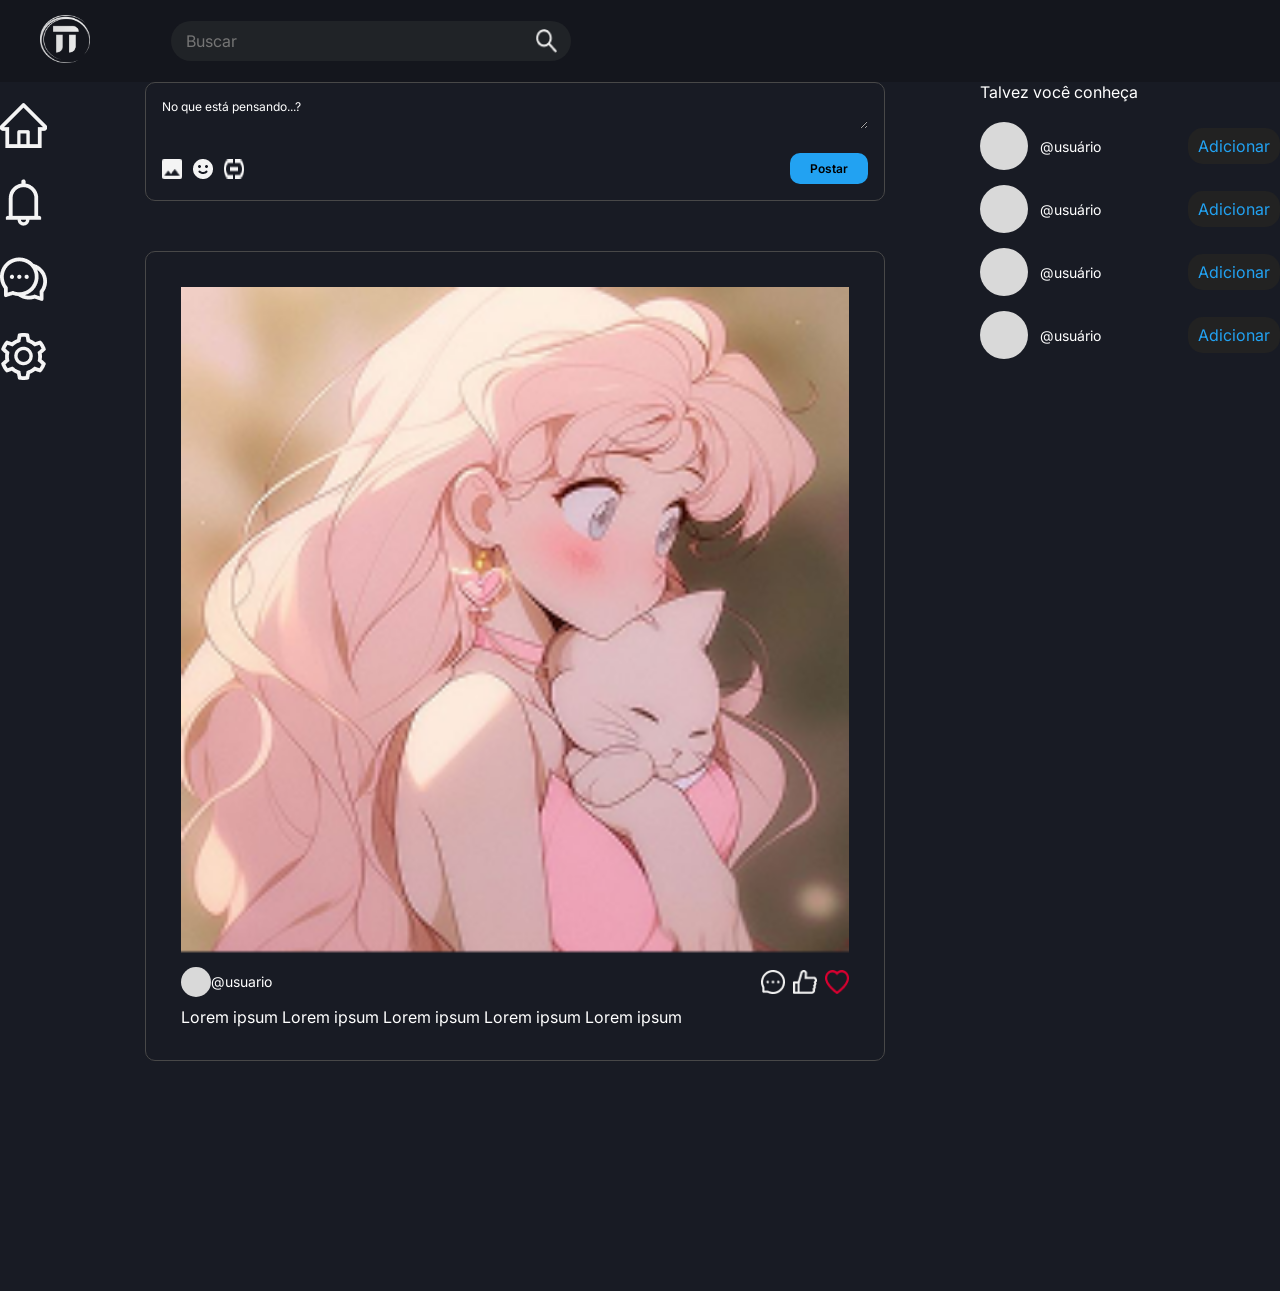
==== index.html @ 9604d22b "Refactor: mudança de nome de "Home" para "index" e conecção das paginas" ====
<!DOCTYPE html>
<html lang="pt-br">

<head>
    <meta charset="UTF-8">
    <meta name="viewport" content="width=device-width, initial-scale=1.0">

    <link rel="preconnect" href="https://fonts.googleapis.com">
    <link rel="preconnect" href="https://fonts.gstatic.com" crossorigin>
    <link
        href="https://fonts.googleapis.com/css2?family=Inter:ital,opsz,wght@0,14..32,100..900;1,14..32,100..900&display=swap"
        rel="stylesheet">

    <link rel="icon" type="image/png" href="Imagens/ejcmLogo.png" />

    <title>Home</title>

    <link rel="stylesheet" href="index.css">
</head>

<body>
    <header class="header">
        <div class="logo">
            <img src="Imagens/Logo TT.png" alt="Logo do TTwitter">
        </div>

        <div class="barraDeBusca">
            <input id="pesquisa" name="pesquisa" type="search" placeholder="Buscar" aria-label="Barra de busca do TTwiter">
            <img src="Imagens/lupaIcon.png" class="lupaIcon" alt="Icone de pesquisa">
        </div>
    </header>

    <main class="feedContainer">
        <section class="recomendados">
            <h2>Talvez você conheça</h2>

            <ul class="listaPerfis">
                <li class="itemListaPerfil">
                    <div class="fotoPerfil"></div>
                    <p class="nomeUsuario">@usuário</p>
                    <p class="invite">Adicionar</p>
                </li>
                <li class="itemListaPerfil">
                    <div class="fotoPerfil"></div>
                    <p class="nomeUsuario">@usuário</p>
                    <p class="invite">Adicionar</p>
                </li>
                <li class="itemListaPerfil">
                    <div class="fotoPerfil"></div>
                    <p class="nomeUsuario">@usuário</p>
                    <p class="invite">Adicionar</p>
                </li>
                <li class="itemListaPerfil">
                    <div class="fotoPerfil"></div>
                    <p class="nomeUsuario">@usuário</p>
                    <button type="button" class="invite">Adicionar</button>
                </li>
            </ul>
        </section>

        <section class="criarPublicacao">
            <div class="publicacaoContainer">
                <form>
                    <textarea name="textoPublicacao" id="textoPublicacao"
                        placeholder="No que está pensando...?"></textarea>
                    <div class="inferiorPublicacao">
                        <div class="iconesPublicacao">
                            <img src="Imagens/pictureIcon.png" alt="Adicionar imagem">
                            <img src="Imagens/carinhaIcon.png" alt="Adicionar emoji">
                            <img src="Imagens/linkIcon.png" alt="Adicionar link">
                        </div>
                        <button class="botaoPostar">Postar</button>
                    </div>
                </form>
            </div>
        </section>


        <section class="feed">
            <article class="publicacaoImageContainer">
                <div class="imagePostContainer">
                    <img class="imagePost" src="Imagens/imagemPost.png" alt="Post no feed da Home">
                </div>

                <div class="descricaoPost">
                    <div class="descricaoUsuario">
                        <div class="fotoPerfilPequena"></div>
                        <p class="nomeUsuario">@usuario</p>
                    </div>

                    <div class="interacoes">
                        <img src="Imagens/comentarIcon.png" alt="Comentar">
                        <img src="Imagens/likeIcon.png" alt="Curtir">
                        <img src="Imagens/ameiIcon.png" alt="Amar">
                    </div>
                </div>

                <div class="textoPost">
                    <p>Lorem ipsum Lorem ipsum Lorem ipsum Lorem ipsum Lorem ipsum</p>
                </div>
            </article>
        </section>
    </main>

    <nav class="menuNavegacao" aria-label="Navegação Principal">
        <ul class="listaMenu">
            <li>
                <a href="index.html">
                    <img src="Imagens/homeLogo.png" alt="Tela inicial">
                </a>
            </li>
            <li>
                <a href="">
                    <img src="Imagens/notificacoesIcon.png" alt="Ver Notificações">
                </a>
            </li>
            <li>
                <a href="">
                    <img src="Imagens/mensagemIcon.png" alt="Ver Mensagens">
                </a>
            </li>
            <li>
                <a href="">
                    <img src="Imagens/configuracoesIcon.png" alt="Ver Configurações">
                </a>
            </li>
        </ul>
    </nav>
</body>

</html>
---- index.css ----
/* Versão mobile */

* {
    margin: 0;
    padding: 0;
    box-sizing: border-box;
    font-family: Inter; 
}

body {
    background-color: #181B24;
    display: flex;
    flex-direction: column;
    height: 100vh;
    min-height: 100vh;
    padding-bottom: 80px;
}

/* Header*/

input:focus, textarea:focus {
    outline: none;
}

.header {
    background-color: #14161D; 
    padding: 15px; 
    
    display: flex; 
    justify-content: space-between; 
    align-items: center; 
    
    position: sticky; 
    top: 0;
    z-index: 100; 
}

.logo img {
    height: 48px; 
    width: 50px; 
}

.barraDeBusca {
    position: relative; 
    width: 80%;
    max-width: 400px;
}

input {
    width: 100%;
    background-color: #202327;
    color: white;
    border: none;
    border-radius: 25px; 
    padding: 10px 15px;
    padding-right: 40px; 
    font-size: 16px;
}

.lupaIcon {
    position: absolute; 
    right: 12px; 
    top: 50%; 
    transform: translateY(-50%);
    width: 24px;
}

/* sessão de recomendados*/

.recomendados {
    padding: 20px 20px 10px 20px; 
    width: 100%;
}

.recomendados h2 {
    font-size: 24px; 
    color: #FFFFFF;
    margin-bottom: 12px; 
    font-weight: 400; 
}

.listaPerfis {
    display: flex;
    gap: 20px; 
    list-style: none; 
    overflow-x: auto; 
}

.itemListaPerfil {
    display: flex;
    flex-direction: column; 
    align-items: center; 
    min-width: 60px; 
}

.fotoPerfil {
    width: 50px;
    height: 50px;
    background-color: #D9D9D9; 
    border-radius: 50%; 
    margin-bottom: 9px;
}

.nomeUsuario {
    font-size: 14px;
    color: #FFFFFF;
    font-weight: 400;
}

/* sessão de publicação */

.publicacaoContainer {
    background-color: #181B24;
    border-radius: 10px;   
    padding: 16px;  
    margin-bottom: 20px;       
    border: 1px solid #484848;
    width: 85%;
    
}

.criarPublicacao{
    display: flex;
    justify-content: center;
    align-items: center;
}

.criarPublicacao textarea {
    width: 100%;
    background: transparent;   
    border: none;             
    color: #FFFFFF;          
    font-size: 12px;                      
    font-family: Inter;
    font-weight: 400;
    margin-bottom: 20px;      
}

.criarPublicacao ::placeholder {
    color: #FFFFFF;
}

.inferiorPublicacao {
    display: flex;
    justify-content: space-between; 
    align-items: center;           
}

.iconesPublicacao {
    display: flex;
    gap: 11px; 
}

.iconesPublicacao img {
    width: 20px;  
    height: 20px;
    cursor: pointer;
}

.iconesPublicacao img:hover {
    opacity: 1; 
}

.botaoPostar {
    background-color: #22A2F2; 
    color: black;
    border: none;
    border-radius: 10px; 
    padding: 8px 20px;
    font-weight: 600;  
    font-size: 12px;
    cursor: pointer;
    transition: background-color 0.2s;
}

.botaoPostar:hover {
    background-color: #1A8CD8; 
}

/* sessão post */

.feed {
    display: flex;
    align-items: center;
    justify-content: center;
}

.publicacaoImageContainer {
    background-color: #181B24;
    border-radius: 10px;   
    padding: 35px;  
    margin-bottom: 20px;       
    border: 1px solid #484848;
    width: 85%;
}

.imagePostContainer {
    width: 100%;
    margin-bottom: 12px;
}

.imagePost {
    width: 100%;       
    height: auto;     
    display: block;    
    object-fit: cover,
}

.descricaoPost {
    display: flex;
    justify-content: space-between;
    align-items: center;
    margin-bottom: 12px; 
}

.descricaoUsuario {
    display: flex;
    align-items: center;
    font-size: 14px;
    font-weight: 400;
}

.fotoPerfilPequena {
    width: 30px;
    height: 30px;
    background-color: #D9D9D9;
    border-radius: 50%;
}

.interacoes {
    display: flex;
    gap: 8px;
}

.interacoes img {
    width: 24px;
    height: 24px;
    cursor: pointer;
}

.textoPost {
    font-size: 16px;
    color: #FFFFFF;
    line-height: 100%;
    font-weight: 400;
}

/* sessão da Nav */

.menuNavegacao {
    background-color: #14161D; 
    
    position: fixed; 
    bottom: 0;    
    left: 0;
    width: 100%;
    height: 60px;  
    
    z-index: 1000;
    
    display: flex;
    justify-content: center;
    align-items: center;
}

.listaMenu {
    list-style: none;
    display: flex;
    justify-content: center;
    width: 100%;
    max-width: 400px; 
    padding: 0;
    gap: 24px;
}

.listaMenu img {
    width: 47px;
    height: 47px;
    display: block;
    transition: transform 0.2s;
}

.listaMenu img:hover {
    transform: translateY(-3px); 
    opacity: 0.8;
}

/* Media query para transformar o mobile em desktop */


@media (min-width: 1024px) {
    body {
        display: grid;
       
        grid-template-columns: 80px 1fr 350px; 
        grid-template-areas: 
            "header header header"
            "nav main main";
            
        max-width: 1280px; 
        margin: 0 auto;   
        padding-bottom: 0; 
    }

    .header {
        grid-area: header;
        position: sticky; 
        justify-content: flex-start;
        gap: 81px;
        padding: 15px 40px;
    }

    .barraDeBusca {
        flex: 1;     
        width: auto;
    }

    .barraDeBusca input{
        width: 100%;
    }

    .menuNavegacao {
        grid-area: nav;
        position: sticky; 
        top: 80px;     
        height: fit-content;
        width: 100%;
        padding-top: 20px;
        background-color: transparent;
    }

    .feedContainer {
        grid-area: main;
        display: grid;
        grid-template-columns: 1fr 300px; 
        gap: 30px;
        align-items: start; 
    }

    .listaMenu {
        flex-direction: column;
        gap: 30px; 
    }

    .recomendados {
        grid-column: 2; 
        grid-row: 1 / 10;
        
        background-color: transparent;
        padding: 0;
    }

    .invite{
        color: #22A2F2;
        font-weight: 400;
        font-size: 16px;
        line-height: 100%;
        background-color: #222222;
        border-radius: 15px;
        padding: 10px;
        border: none;
    }

    .invite:hover {
        opacity: 0.8;
        cursor: pointer;
    }

    .criarPublicacao, .feed {
        grid-column: 1; 
    }

    .recomendados h2 {
        font-size: 16px;
        margin-bottom: 20px;
    }

    .listaPerfis {
        flex-direction: column;
        gap: 15px;
        overflow: visible;
    }

    .itemListaPerfil {
        flex-direction: row; 
        align-items: center;
        width: 100%;
        justify-content: space-between; 
    }

    .fotoPerfil {
        width: 48px;
        height: 48px;
        margin-bottom: 0; 
        margin-right: 12px; 
    }

    .nomeUsuario {
        font-size: 14px;
        margin-right: auto;
    }

}
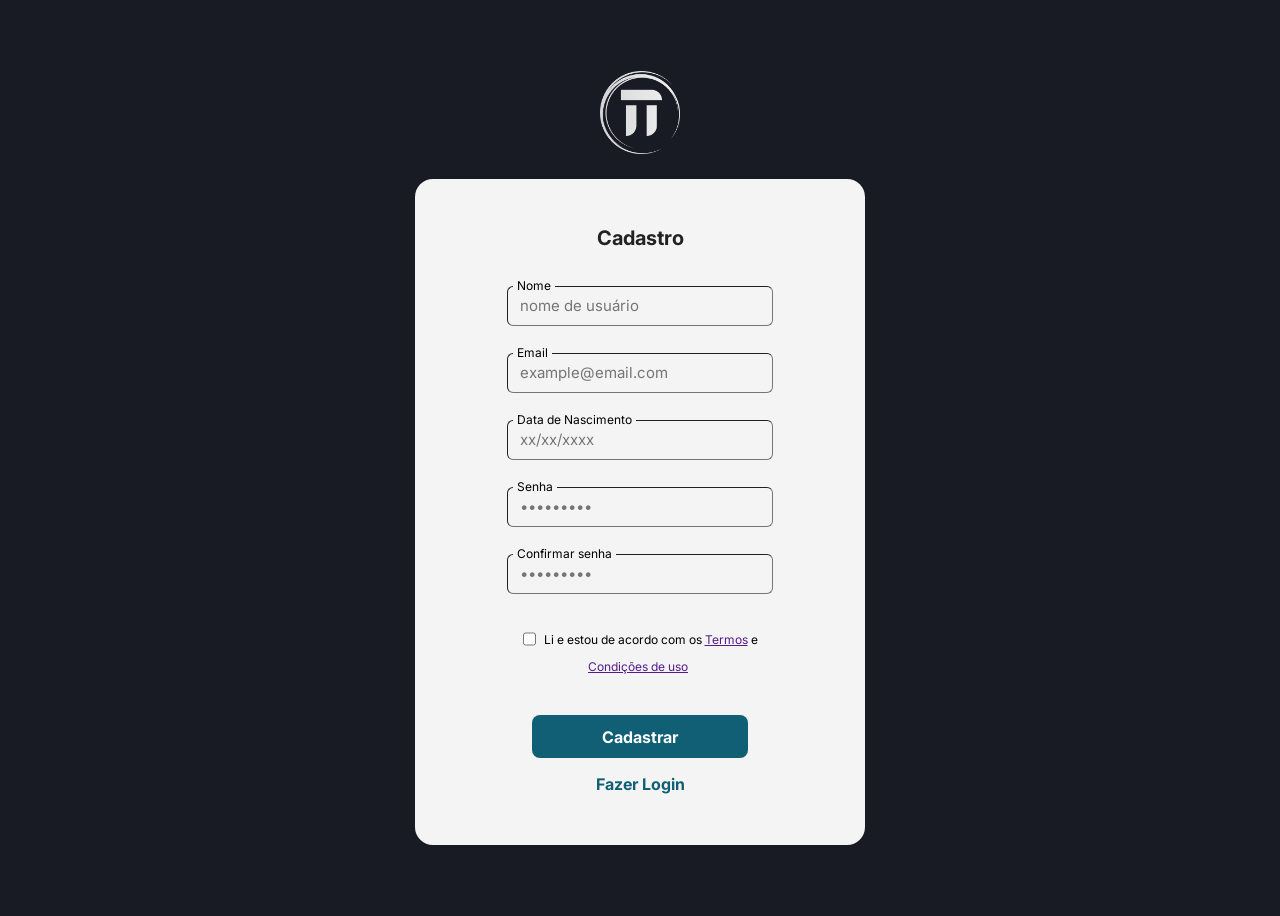
==== commit 73f58e40: "Agora ta certo" ====
--- a/index.html
+++ b/index.html
@@ -1,131 +1,64 @@
-<!DOCTYPE html>
+<!doctype html>
 <html lang="pt-br">
-
-<head>
-    <meta charset="UTF-8">
-    <meta name="viewport" content="width=device-width, initial-scale=1.0">
+  <head>
+    <meta charset="UTF-8" />
+    <meta name="viewport" content="width=device-width, initial-scale=1.0"> 
 
     <link rel="preconnect" href="https://fonts.googleapis.com">
     <link rel="preconnect" href="https://fonts.gstatic.com" crossorigin>
-    <link
-        href="https://fonts.googleapis.com/css2?family=Inter:ital,opsz,wght@0,14..32,100..900;1,14..32,100..900&display=swap"
-        rel="stylesheet">
+    <link href="https://fonts.googleapis.com/css2?family=Inter:ital,opsz,wght@0,14..32,100..900;1,14..32,100..900&display=swap" rel="stylesheet">
 
-    <link rel="icon" type="image/png" href="Imagens/ejcmLogo.png" />
+    <link rel="icon"  type="image/png" href="Imagens/ejcmLogo.png"/>
 
-    <title>Home</title>
+    <title>Cadastro</title>
+  
+    <link rel="stylesheet" href="index.css">
+  </head>
 
-    <link rel="stylesheet" href="index.css">
-</head>
+  <body>
+    <div class="logo">
+      <img src="Imagens/Logo TT.png" alt="Logo do TTwitter"/>
+    </div>
+    <main class="boxCadastro">
+        <div class="textContainer">
+          <h1>Cadastro</h1>
+          <form class="formulario" action="home.html">
+            <div class="nameInput">
+              <label for="name"> Nome</label>
+              <input type="text" id="name" name="name" placeholder="nome de usuário" required /> <br>
+            </div>
 
-<body>
-    <header class="header">
-        <div class="logo">
-            <img src="Imagens/Logo TT.png" alt="Logo do TTwitter">
+            <div class="emailInput">
+              <label for="email"> Email</label>
+              <input type="email" id="email" name="email" placeholder="example@email.com" required /> <br>
+            </div>
+            
+            <div class="dataNascimentoInput">
+              <label for="dataNascimento"> Data de Nascimento</label>
+              <input type="text" id="dataNascimento" name="dataNascimento" placeholder="xx/xx/xxxx" required/> <br>
+            </div>
+            
+            <div class="senhaInput">
+              <label for="senha"> Senha</label>
+              <input type="password" id="senha" name="senha" placeholder="•••••••••" required/> <br>
+            </div>
+            
+            <div class="confirmarSenhaInput">
+              <label for="confirmarSenha"> Confirmar senha</label>
+              <input type="password" id="confirmarSenha" name="confirmarSenha" placeholder="•••••••••" required/> <br>
+            </div>
+            
+            <div class="termosDeUsoInput">
+              <input type="checkbox" id="termosDeUso" name="termosDeUso" required>
+              <label for="termosDeUso">Li e estou de acordo com os <a href="">Termos</a> e <a href="">Condições de uso</a></label> <br>
+            </div>
+
+            <button class="botaoCadastro">Cadastrar</button>
+
+          </form>
+          <a href="login.html" class="botaoLogin">Fazer Login</a>
+
         </div>
-
-        <div class="barraDeBusca">
-            <input id="pesquisa" name="pesquisa" type="search" placeholder="Buscar" aria-label="Barra de busca do TTwiter">
-            <img src="Imagens/lupaIcon.png" class="lupaIcon" alt="Icone de pesquisa">
-        </div>
-    </header>
-
-    <main class="feedContainer">
-        <section class="recomendados">
-            <h2>Talvez você conheça</h2>
-
-            <ul class="listaPerfis">
-                <li class="itemListaPerfil">
-                    <div class="fotoPerfil"></div>
-                    <p class="nomeUsuario">@usuário</p>
-                    <p class="invite">Adicionar</p>
-                </li>
-                <li class="itemListaPerfil">
-                    <div class="fotoPerfil"></div>
-                    <p class="nomeUsuario">@usuário</p>
-                    <p class="invite">Adicionar</p>
-                </li>
-                <li class="itemListaPerfil">
-                    <div class="fotoPerfil"></div>
-                    <p class="nomeUsuario">@usuário</p>
-                    <p class="invite">Adicionar</p>
-                </li>
-                <li class="itemListaPerfil">
-                    <div class="fotoPerfil"></div>
-                    <p class="nomeUsuario">@usuário</p>
-                    <button type="button" class="invite">Adicionar</button>
-                </li>
-            </ul>
-        </section>
-
-        <section class="criarPublicacao">
-            <div class="publicacaoContainer">
-                <form>
-                    <textarea name="textoPublicacao" id="textoPublicacao"
-                        placeholder="No que está pensando...?"></textarea>
-                    <div class="inferiorPublicacao">
-                        <div class="iconesPublicacao">
-                            <img src="Imagens/pictureIcon.png" alt="Adicionar imagem">
-                            <img src="Imagens/carinhaIcon.png" alt="Adicionar emoji">
-                            <img src="Imagens/linkIcon.png" alt="Adicionar link">
-                        </div>
-                        <button class="botaoPostar">Postar</button>
-                    </div>
-                </form>
-            </div>
-        </section>
-
-
-        <section class="feed">
-            <article class="publicacaoImageContainer">
-                <div class="imagePostContainer">
-                    <img class="imagePost" src="Imagens/imagemPost.png" alt="Post no feed da Home">
-                </div>
-
-                <div class="descricaoPost">
-                    <div class="descricaoUsuario">
-                        <div class="fotoPerfilPequena"></div>
-                        <p class="nomeUsuario">@usuario</p>
-                    </div>
-
-                    <div class="interacoes">
-                        <img src="Imagens/comentarIcon.png" alt="Comentar">
-                        <img src="Imagens/likeIcon.png" alt="Curtir">
-                        <img src="Imagens/ameiIcon.png" alt="Amar">
-                    </div>
-                </div>
-
-                <div class="textoPost">
-                    <p>Lorem ipsum Lorem ipsum Lorem ipsum Lorem ipsum Lorem ipsum</p>
-                </div>
-            </article>
-        </section>
     </main>
-
-    <nav class="menuNavegacao" aria-label="Navegação Principal">
-        <ul class="listaMenu">
-            <li>
-                <a href="index.html">
-                    <img src="Imagens/homeLogo.png" alt="Tela inicial">
-                </a>
-            </li>
-            <li>
-                <a href="">
-                    <img src="Imagens/notificacoesIcon.png" alt="Ver Notificações">
-                </a>
-            </li>
-            <li>
-                <a href="">
-                    <img src="Imagens/mensagemIcon.png" alt="Ver Mensagens">
-                </a>
-            </li>
-            <li>
-                <a href="">
-                    <img src="Imagens/configuracoesIcon.png" alt="Ver Configurações">
-                </a>
-            </li>
-        </ul>
-    </nav>
-</body>
-
+  </body>
 </html>
--- a/index.css
+++ b/index.css
@@ -1,403 +1,142 @@
-/* Versão mobile */
-
-* {
-    margin: 0;
-    padding: 0;
-    box-sizing: border-box;
-    font-family: Inter; 
-}
-
-body {
+body{
     background-color: #181B24;
     display: flex;
     flex-direction: column;
+    align-items: center;
+    justify-content: center;
     height: 100vh;
     min-height: 100vh;
-    padding-bottom: 80px;
+    gap: 21px;
 }
 
-/* Header*/
+.boxCadastro{
+    background-color: #F4F4F4;
+    border-radius: 18px;
+    width: 90%;
+    max-width: 450px;
+    height: 78%;
+    @media (orientation: landscape) {
+        height: 74%;
+    };
 
-input:focus, textarea:focus {
+}
+
+.formulario{
+    display: flex;
+    flex-direction: column;
+    justify-content: center;
+    align-items: center;
+    background-color: #F4F4F4;
+    gap: 27px;
+    width: 270px;
+    height: 500px;    
+    margin-top: 24px;
+}
+
+.textContainer{
+    font-family: Inter;
+    display: flex;
+    flex-direction: column;
+    justify-content: center;
+    align-items: center;
+    height: 100%;
+    text-align: center;    
+}
+
+.botaoCadastro{
+    display: flex;
+    justify-content: center;
+    align-items: center;
+
+    background-color: #105F74;
+    color: #FFFFFF;
+    
+    width: 80%;
+    height: 8.5%;
+    border-radius: 8px;
+    gap: 10px;
+    padding-top: 15px;
+    padding-right: 20px;
+    padding-bottom: 15px;
+    padding-left: 20px;
+    
+    font-family: Inter;
+    font-weight: 700;
+    font-size: 16px;
+
+    border: none;
+}
+
+.textContainer h1{
+    color: #222222;
+    margin-bottom: 0;
+    margin-top: 0;
+    font-size: 20px;
+    line-height: 100%;
+    
+}
+
+.botaoLogin{
+    color: #105F74;
+    font-family: Inter;
+    font-weight: bold;
+    line-height: 24px;
+    text-decoration: none;
+
+}
+
+label {
+    position: absolute;
+    font-family: Inter;
+    font-weight: 400;
+    font-size: 12px;
+    line-height: 100%;
+    z-index: 10;
+    background-color: #F4F4F4;
+    padding: 4px;
+    top: 0px;
+    left: 6px;
+    transform: translateY(-50%);
+}
+
+input{
+    width: 250px;
+    height: 36px;
+    border-radius: 6px;
+    border-width: 1px;
+    background-color: #F4F4F4;
+    padding-left: 12px;
+}
+
+input::placeholder{
+    font-family: Inter;
+    font-weight: 400;
+    font-size: 15px;
+    line-height: 24px;
+    letter-spacing: 0%;
+
+}
+
+.nameInput, .emailInput, .dataNascimentoInput, 
+.senhaInput, .confirmarSenhaInput {
+    position: relative;
+}
+
+input:focus{
     outline: none;
 }
 
-.header {
-    background-color: #14161D; 
-    padding: 15px; 
-    
-    display: flex; 
-    justify-content: space-between; 
-    align-items: center; 
-    
-    position: sticky; 
-    top: 0;
-    z-index: 100; 
+.termosDeUsoInput input{
+    margin: 0;
+    width: auto;
 }
 
-.logo img {
-    height: 48px; 
-    width: 50px; 
+.termosDeUsoInput label{
+    position: static;
+    vertical-align: 1.1em;
 }
 
-.barraDeBusca {
-    position: relative; 
-    width: 80%;
-    max-width: 400px;
-}
-
-input {
-    width: 100%;
-    background-color: #202327;
-    color: white;
-    border: none;
-    border-radius: 25px; 
-    padding: 10px 15px;
-    padding-right: 40px; 
-    font-size: 16px;
-}
-
-.lupaIcon {
-    position: absolute; 
-    right: 12px; 
-    top: 50%; 
-    transform: translateY(-50%);
-    width: 24px;
-}
-
-/* sessão de recomendados*/
-
-.recomendados {
-    padding: 20px 20px 10px 20px; 
-    width: 100%;
-}
-
-.recomendados h2 {
-    font-size: 24px; 
-    color: #FFFFFF;
-    margin-bottom: 12px; 
-    font-weight: 400; 
-}
-
-.listaPerfis {
-    display: flex;
-    gap: 20px; 
-    list-style: none; 
-    overflow-x: auto; 
-}
-
-.itemListaPerfil {
-    display: flex;
-    flex-direction: column; 
-    align-items: center; 
-    min-width: 60px; 
-}
-
-.fotoPerfil {
-    width: 50px;
-    height: 50px;
-    background-color: #D9D9D9; 
-    border-radius: 50%; 
-    margin-bottom: 9px;
-}
-
-.nomeUsuario {
-    font-size: 14px;
-    color: #FFFFFF;
-    font-weight: 400;
-}
-
-/* sessão de publicação */
-
-.publicacaoContainer {
-    background-color: #181B24;
-    border-radius: 10px;   
-    padding: 16px;  
-    margin-bottom: 20px;       
-    border: 1px solid #484848;
-    width: 85%;
-    
-}
-
-.criarPublicacao{
-    display: flex;
-    justify-content: center;
-    align-items: center;
-}
-
-.criarPublicacao textarea {
-    width: 100%;
-    background: transparent;   
-    border: none;             
-    color: #FFFFFF;          
-    font-size: 12px;                      
-    font-family: Inter;
-    font-weight: 400;
-    margin-bottom: 20px;      
-}
-
-.criarPublicacao ::placeholder {
-    color: #FFFFFF;
-}
-
-.inferiorPublicacao {
-    display: flex;
-    justify-content: space-between; 
-    align-items: center;           
-}
-
-.iconesPublicacao {
-    display: flex;
-    gap: 11px; 
-}
-
-.iconesPublicacao img {
-    width: 20px;  
-    height: 20px;
-    cursor: pointer;
-}
-
-.iconesPublicacao img:hover {
-    opacity: 1; 
-}
-
-.botaoPostar {
-    background-color: #22A2F2; 
-    color: black;
-    border: none;
-    border-radius: 10px; 
-    padding: 8px 20px;
-    font-weight: 600;  
-    font-size: 12px;
-    cursor: pointer;
-    transition: background-color 0.2s;
-}
-
-.botaoPostar:hover {
-    background-color: #1A8CD8; 
-}
-
-/* sessão post */
-
-.feed {
-    display: flex;
-    align-items: center;
-    justify-content: center;
-}
-
-.publicacaoImageContainer {
-    background-color: #181B24;
-    border-radius: 10px;   
-    padding: 35px;  
-    margin-bottom: 20px;       
-    border: 1px solid #484848;
-    width: 85%;
-}
-
-.imagePostContainer {
-    width: 100%;
-    margin-bottom: 12px;
-}
-
-.imagePost {
-    width: 100%;       
-    height: auto;     
-    display: block;    
-    object-fit: cover,
-}
-
-.descricaoPost {
-    display: flex;
-    justify-content: space-between;
-    align-items: center;
-    margin-bottom: 12px; 
-}
-
-.descricaoUsuario {
-    display: flex;
-    align-items: center;
-    font-size: 14px;
-    font-weight: 400;
-}
-
-.fotoPerfilPequena {
-    width: 30px;
-    height: 30px;
-    background-color: #D9D9D9;
-    border-radius: 50%;
-}
-
-.interacoes {
-    display: flex;
-    gap: 8px;
-}
-
-.interacoes img {
-    width: 24px;
-    height: 24px;
-    cursor: pointer;
-}
-
-.textoPost {
-    font-size: 16px;
-    color: #FFFFFF;
-    line-height: 100%;
-    font-weight: 400;
-}
-
-/* sessão da Nav */
-
-.menuNavegacao {
-    background-color: #14161D; 
-    
-    position: fixed; 
-    bottom: 0;    
-    left: 0;
-    width: 100%;
-    height: 60px;  
-    
-    z-index: 1000;
-    
-    display: flex;
-    justify-content: center;
-    align-items: center;
-}
-
-.listaMenu {
-    list-style: none;
-    display: flex;
-    justify-content: center;
-    width: 100%;
-    max-width: 400px; 
-    padding: 0;
-    gap: 24px;
-}
-
-.listaMenu img {
-    width: 47px;
-    height: 47px;
-    display: block;
-    transition: transform 0.2s;
-}
-
-.listaMenu img:hover {
-    transform: translateY(-3px); 
-    opacity: 0.8;
-}
-
-/* Media query para transformar o mobile em desktop */
-
-
-@media (min-width: 1024px) {
-    body {
-        display: grid;
-       
-        grid-template-columns: 80px 1fr 350px; 
-        grid-template-areas: 
-            "header header header"
-            "nav main main";
-            
-        max-width: 1280px; 
-        margin: 0 auto;   
-        padding-bottom: 0; 
-    }
-
-    .header {
-        grid-area: header;
-        position: sticky; 
-        justify-content: flex-start;
-        gap: 81px;
-        padding: 15px 40px;
-    }
-
-    .barraDeBusca {
-        flex: 1;     
-        width: auto;
-    }
-
-    .barraDeBusca input{
-        width: 100%;
-    }
-
-    .menuNavegacao {
-        grid-area: nav;
-        position: sticky; 
-        top: 80px;     
-        height: fit-content;
-        width: 100%;
-        padding-top: 20px;
-        background-color: transparent;
-    }
-
-    .feedContainer {
-        grid-area: main;
-        display: grid;
-        grid-template-columns: 1fr 300px; 
-        gap: 30px;
-        align-items: start; 
-    }
-
-    .listaMenu {
-        flex-direction: column;
-        gap: 30px; 
-    }
-
-    .recomendados {
-        grid-column: 2; 
-        grid-row: 1 / 10;
-        
-        background-color: transparent;
-        padding: 0;
-    }
-
-    .invite{
-        color: #22A2F2;
-        font-weight: 400;
-        font-size: 16px;
-        line-height: 100%;
-        background-color: #222222;
-        border-radius: 15px;
-        padding: 10px;
-        border: none;
-    }
-
-    .invite:hover {
-        opacity: 0.8;
-        cursor: pointer;
-    }
-
-    .criarPublicacao, .feed {
-        grid-column: 1; 
-    }
-
-    .recomendados h2 {
-        font-size: 16px;
-        margin-bottom: 20px;
-    }
-
-    .listaPerfis {
-        flex-direction: column;
-        gap: 15px;
-        overflow: visible;
-    }
-
-    .itemListaPerfil {
-        flex-direction: row; 
-        align-items: center;
-        width: 100%;
-        justify-content: space-between; 
-    }
-
-    .fotoPerfil {
-        width: 48px;
-        height: 48px;
-        margin-bottom: 0; 
-        margin-right: 12px; 
-    }
-
-    .nomeUsuario {
-        font-size: 14px;
-        margin-right: auto;
-    }
+.logo img{
+    width: 80px;
 
 }
